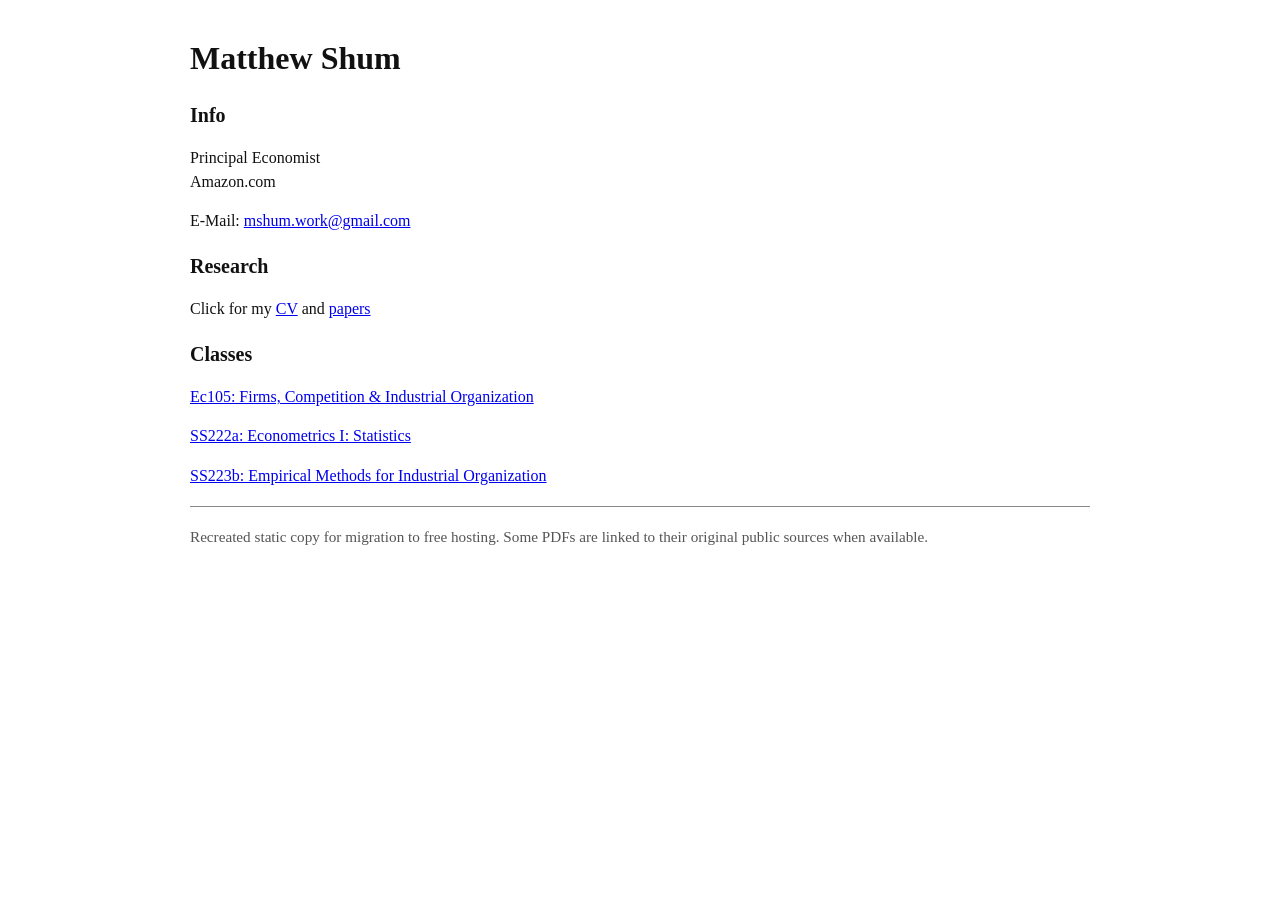
==== index.html @ 8c48bfdb "Add files via upload" ====
<!doctype html>
<html lang="en">
<head>
  <meta charset="utf-8">
  <meta name="viewport" content="width=device-width, initial-scale=1">
  <title>Matthew Shum</title>
  <link rel="stylesheet" href="style.css">
</head>
<body>
  <h1>Matthew Shum</h1>

  <h3>Info</h3>
  <p>
    Principal Economist<br>
    Amazon.com
  </p>
  <p>E-Mail: <a href="mailto:mshum.work@gmail.com">mshum.work@gmail.com</a></p>

  <h3>Research</h3>
  <p>Click for my <a href="papers/cvweb.pdf">CV</a> and <a href="res.html">papers</a></p>

  <h3>Classes</h3>
  <p><a href="ec105/ec105.html">Ec105: Firms, Competition &amp; Industrial Organization</a></p>
  <p><a href="stats/stats.html">SS222a: Econometrics I: Statistics</a></p>
  <p><a href="gradio/ioclass.html">SS223b: Empirical Methods for Industrial Organization</a></p>

  <hr>
  <p class="note">Recreated static copy for migration to free hosting. Some PDFs are linked to their original public sources when available.</p>
</body>
</html>
---- style.css ----
body {
  font-family: Georgia, 'Times New Roman', Times, serif;
  font-size: 16px;
  line-height: 1.45;
  max-width: 900px;
  margin: 35px auto;
  padding: 0 24px;
  color: #111;
  background: #fff;
}
a { color: #0000EE; text-decoration: underline; }
a:visited { color: #551A8B; }
h1, h2, h3, h4 { font-weight: bold; margin-bottom: 0.35em; }
h1 { font-size: 2em; }
h2 { font-size: 1.55em; }
h3 { font-size: 1.25em; }
h4 { font-size: 1.05em; }
hr { border: none; border-top: 1px solid #888; margin: 1.2em 0; }
ul { padding-left: 1.4em; }
li { margin: .28em 0; }
.section { margin-top: 1.2em; }
.note { color: #555; font-size: .95em; }
.header { margin-bottom: 1.5em; }
.small { font-size: .95em; }
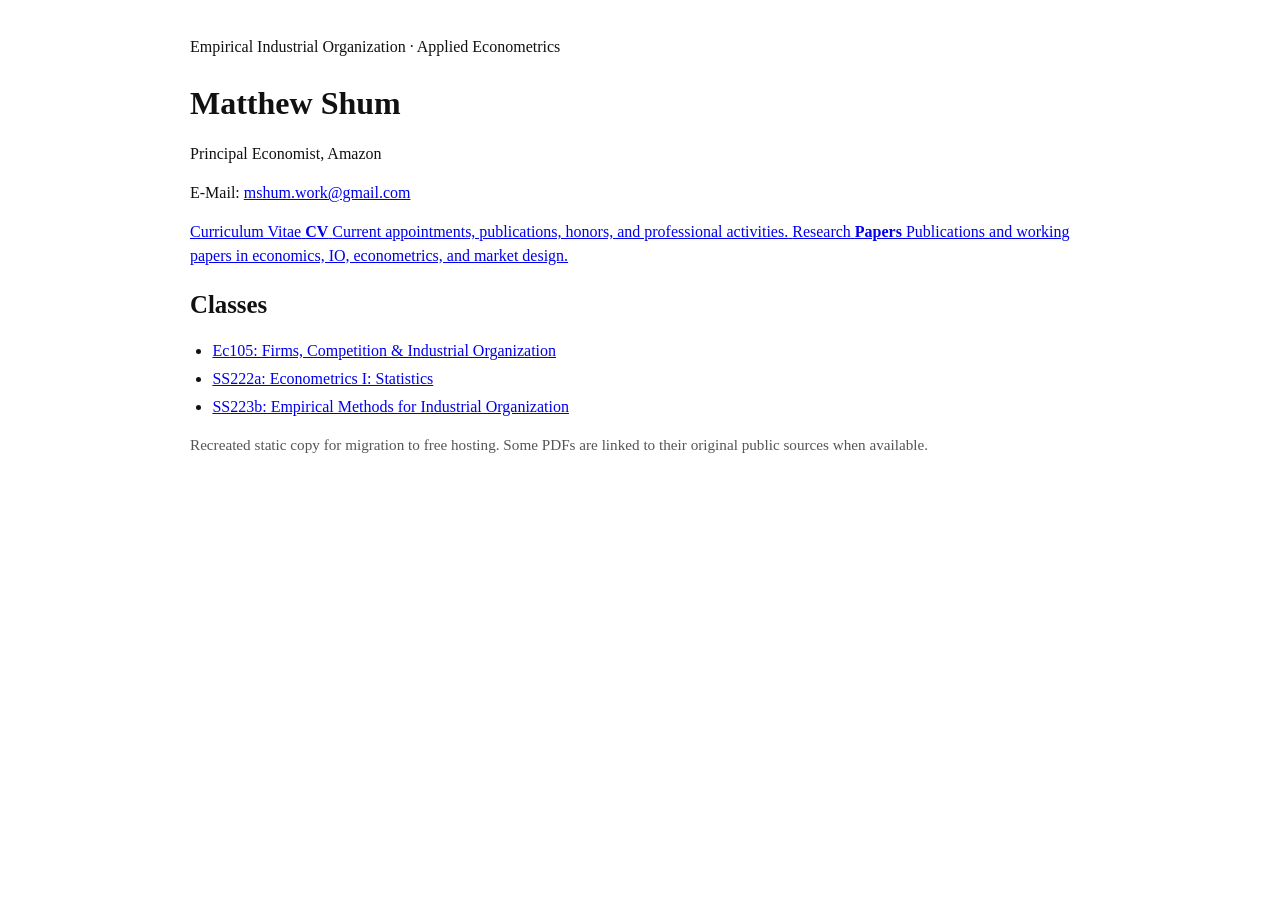
==== commit d564fdca: "Add files via upload" ====
--- a/index.html
+++ b/index.html
@@ -6,25 +6,41 @@
   <title>Matthew Shum</title>
   <link rel="stylesheet" href="style.css">
 </head>
-<body>
-  <h1>Matthew Shum</h1>
+<body class="home">
+  <main class="page-shell">
+    <header class="site-hero">
+      <div class="ornament" aria-hidden="true"></div>
+      <p class="eyebrow">Empirical Industrial Organization · Applied Econometrics</p>
+      <h1>Matthew Shum</h1>
+      <p class="subtitle">Principal Economist, Amazon</p>
+      <p class="contact">E-Mail: <a href="mailto:mshum.work@gmail.com">mshum.work@gmail.com</a></p>
+    </header>
 
-  <h3>Info</h3>
-  <p>
-    Principal Economist<br>
-    Amazon.com
-  </p>
-  <p>E-Mail: <a href="mailto:mshum.work@gmail.com">mshum.work@gmail.com</a></p>
+    <nav class="home-cards" aria-label="Primary links">
+      <a class="card" href="papers/cvweb.pdf">
+        <span class="card-kicker">Curriculum Vitae</span>
+        <strong>CV</strong>
+        <span>Current appointments, publications, honors, and professional activities.</span>
+      </a>
+      <a class="card" href="res.html">
+        <span class="card-kicker">Research</span>
+        <strong>Papers</strong>
+        <span>Publications and working papers in economics, IO, econometrics, and market design.</span>
+      </a>
+    </nav>
 
-  <h3>Research</h3>
-  <p>Click for my <a href="papers/cvweb.pdf">CV</a> and <a href="res.html">papers</a></p>
+    <section class="content-panel">
+      <h2>Classes</h2>
+      <ul class="class-list">
+        <li><a href="ec105/ec105.html">Ec105: Firms, Competition &amp; Industrial Organization</a></li>
+        <li><a href="stats/stats.html">SS222a: Econometrics I: Statistics</a></li>
+        <li><a href="gradio/ioclass.html">SS223b: Empirical Methods for Industrial Organization</a></li>
+      </ul>
+    </section>
 
-  <h3>Classes</h3>
-  <p><a href="ec105/ec105.html">Ec105: Firms, Competition &amp; Industrial Organization</a></p>
-  <p><a href="stats/stats.html">SS222a: Econometrics I: Statistics</a></p>
-  <p><a href="gradio/ioclass.html">SS223b: Empirical Methods for Industrial Organization</a></p>
-
-  <hr>
-  <p class="note">Recreated static copy for migration to free hosting. Some PDFs are linked to their original public sources when available.</p>
+    <footer>
+      <p class="note">Recreated static copy for migration to free hosting. Some PDFs are linked to their original public sources when available.</p>
+    </footer>
+  </main>
 </body>
 </html>
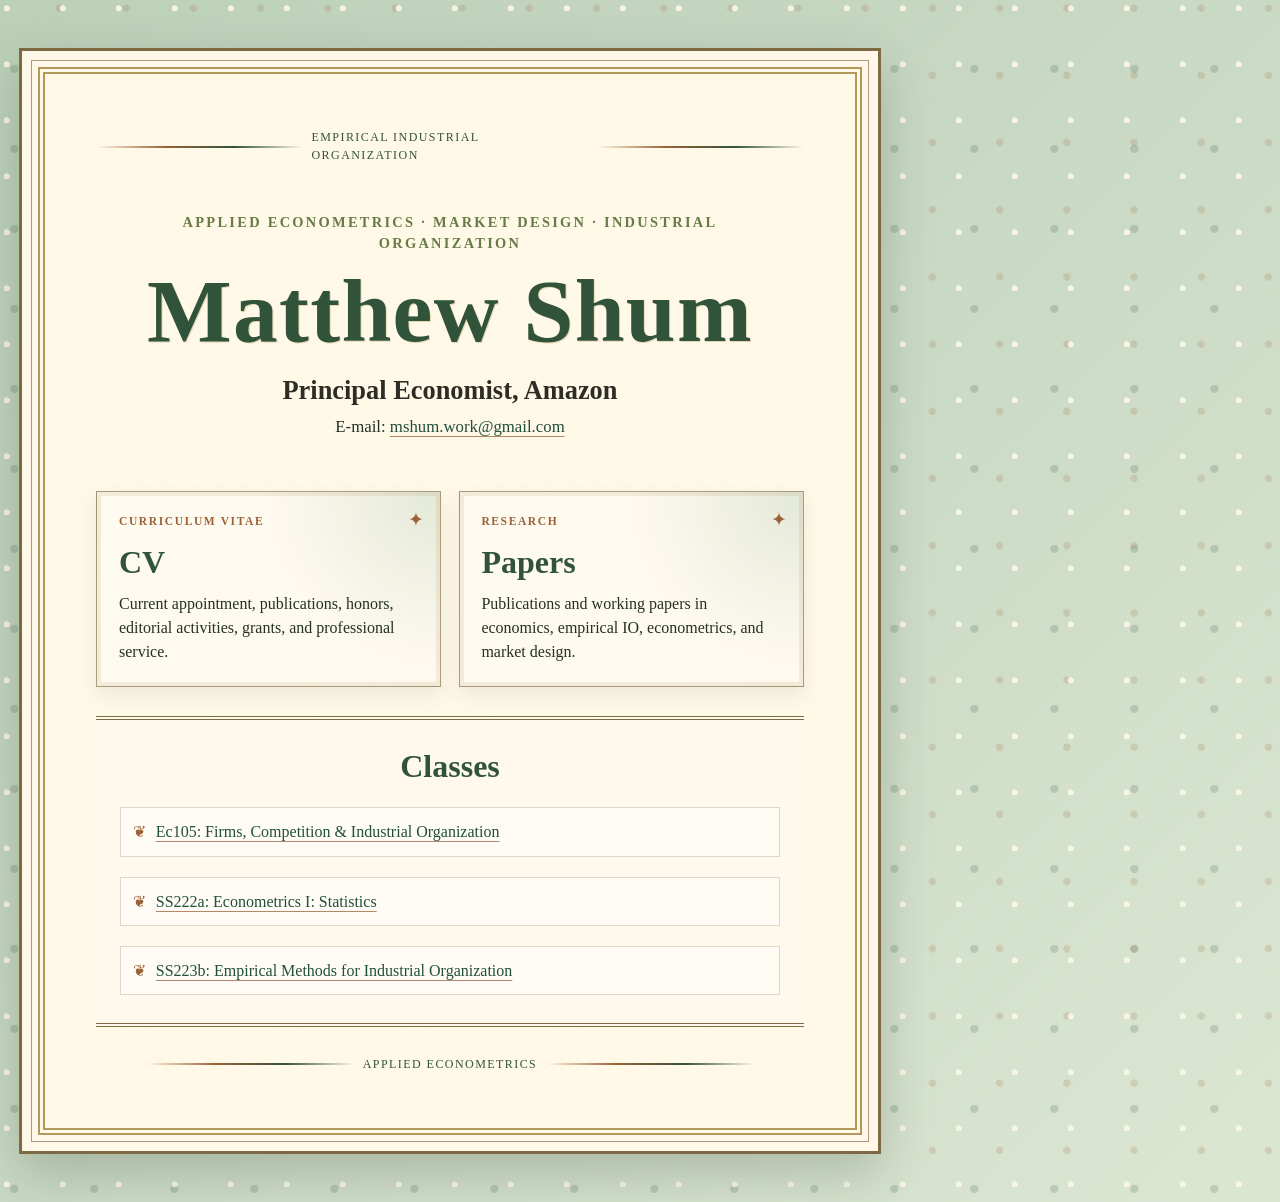
==== commit 3aedcf8e: "Add files via upload" ====
--- a/index.html
+++ b/index.html
@@ -5,42 +5,268 @@
   <meta name="viewport" content="width=device-width, initial-scale=1">
   <title>Matthew Shum</title>
   <link rel="stylesheet" href="style.css">
+  <style>
+    :root {
+      --eau: #c8d8c2;
+      --eau-dark: #8fae93;
+      --cream: #fff8e8;
+      --paper: #fbf2db;
+      --ink: #243126;
+      --green: #31533a;
+      --moss: #687a45;
+      --copper: #9b6237;
+      --gold: #b4975a;
+      --line: #7d6a43;
+    }
+
+    * { box-sizing: border-box; }
+
+    body.homepage {
+      margin: 0;
+      min-height: 100vh;
+      color: var(--ink);
+      font-family: Georgia, "Times New Roman", serif;
+      background:
+        radial-gradient(circle at 12% 15%, rgba(255, 248, 232, .85) 0 0.18rem, transparent 0.2rem),
+        radial-gradient(circle at 88% 12%, rgba(155, 98, 55, .18) 0 0.22rem, transparent 0.24rem),
+        radial-gradient(circle at 18% 86%, rgba(49, 83, 58, .18) 0 0.25rem, transparent 0.27rem),
+        linear-gradient(135deg, #bcd0b8 0%, var(--eau) 45%, #dce7d2 100%);
+      background-size: 3.5rem 3.5rem, 4.2rem 4.2rem, 5rem 5rem, auto;
+      padding: 3rem 1.2rem;
+    }
+
+    .page-frame {
+      max-width: 1040px;
+      margin: 0 auto;
+      background: var(--cream);
+      border: 3px solid var(--line);
+      box-shadow: 0 1.2rem 3rem rgba(36, 49, 38, .22);
+      position: relative;
+      padding: 1rem;
+    }
+
+    .page-frame::before {
+      content: "";
+      position: absolute;
+      inset: .55rem;
+      border: 1px solid rgba(125, 106, 67, .65);
+      pointer-events: none;
+    }
+
+    .inner-border {
+      border: 7px double var(--gold);
+      padding: clamp(1.6rem, 4vw, 3.2rem);
+      background:
+        linear-gradient(rgba(255,248,232,.93), rgba(255,248,232,.93)),
+        repeating-linear-gradient(45deg, rgba(49,83,58,.08) 0 2px, transparent 2px 18px);
+      position: relative;
+      z-index: 1;
+    }
+
+    .ornament-top,
+    .ornament-bottom {
+      display: flex;
+      align-items: center;
+      justify-content: center;
+      gap: .55rem;
+      color: var(--green);
+      margin: .25rem 0 1.8rem;
+      letter-spacing: .12em;
+      text-transform: uppercase;
+      font-size: .75rem;
+    }
+
+    .ornament-top::before,
+    .ornament-top::after,
+    .ornament-bottom::before,
+    .ornament-bottom::after {
+      content: "";
+      height: 2px;
+      width: min(13rem, 22vw);
+      background: linear-gradient(90deg, transparent, var(--copper), var(--green), transparent);
+    }
+
+    .hero {
+      text-align: center;
+      padding: 1.2rem 1rem 1.7rem;
+    }
+
+    .kicker {
+      margin: 0 0 1rem;
+      color: var(--moss);
+      font-size: .9rem;
+      letter-spacing: .16em;
+      text-transform: uppercase;
+      font-weight: bold;
+    }
+
+    h1 {
+      margin: 0;
+      color: var(--green);
+      font-size: clamp(3rem, 7vw, 5.7rem);
+      line-height: .92;
+      letter-spacing: .015em;
+      text-shadow: 1px 1px 0 rgba(180,151,90,.35);
+    }
+
+    .title {
+      margin: 1.15rem 0 .4rem;
+      font-size: clamp(1.25rem, 2.4vw, 1.65rem);
+      font-weight: bold;
+      color: #2d2d25;
+    }
+
+    .email {
+      margin: 0;
+      font-size: 1.05rem;
+    }
+
+    a {
+      color: #214f3c;
+      text-decoration-color: rgba(155, 98, 55, .75);
+      text-underline-offset: 4px;
+      text-decoration-thickness: 1px;
+    }
+
+    a:hover { color: var(--copper); }
+
+    .feature-links {
+      display: grid;
+      grid-template-columns: repeat(2, minmax(0, 1fr));
+      gap: 1.1rem;
+      margin: 1.5rem 0 1.8rem;
+    }
+
+    .feature-card {
+      display: block;
+      min-height: 11rem;
+      padding: 1.35rem;
+      background:
+        radial-gradient(circle at top right, rgba(200,216,194,.5), transparent 45%),
+        #fffaf0;
+      border: 1px solid rgba(125,106,67,.65);
+      box-shadow: inset 0 0 0 4px rgba(180,151,90,.16), 0 .5rem 1.1rem rgba(36,49,38,.08);
+      text-decoration: none;
+      color: var(--ink);
+      position: relative;
+    }
+
+    .feature-card::before {
+      content: "✦";
+      position: absolute;
+      top: .9rem;
+      right: 1rem;
+      color: var(--copper);
+      font-size: 1.2rem;
+    }
+
+    .feature-card small {
+      display: block;
+      color: var(--copper);
+      text-transform: uppercase;
+      letter-spacing: .14em;
+      font-size: .72rem;
+      font-weight: bold;
+      margin-bottom: .55rem;
+    }
+
+    .feature-card strong {
+      display: block;
+      color: var(--green);
+      font-size: 2rem;
+      margin-bottom: .45rem;
+    }
+
+    .feature-card span {
+      display: block;
+      line-height: 1.5;
+    }
+
+    .classes {
+      margin-top: 1rem;
+      padding: 1.45rem;
+      background: rgba(255, 250, 240, .7);
+      border-top: 4px double var(--line);
+      border-bottom: 4px double var(--line);
+    }
+
+    .classes h2 {
+      margin: 0 0 .85rem;
+      color: var(--green);
+      font-size: 2rem;
+      text-align: center;
+    }
+
+    .class-list {
+      list-style: none;
+      padding: 0;
+      margin: 0;
+      display: grid;
+      gap: .7rem;
+    }
+
+    .class-list li {
+      padding: .75rem 1rem .75rem 2.2rem;
+      background: rgba(255,255,255,.42);
+      border: 1px solid rgba(125,106,67,.25);
+      position: relative;
+    }
+
+    .class-list li::before {
+      content: "❦";
+      position: absolute;
+      left: .75rem;
+      color: var(--copper);
+    }
+
+    .ornament-bottom {
+      margin: 1.8rem 0 .25rem;
+    }
+
+    @media (max-width: 720px) {
+      body.homepage { padding: 1rem; }
+      .feature-links { grid-template-columns: 1fr; }
+      .inner-border { padding: 1.25rem; }
+    }
+  </style>
 </head>
-<body class="home">
-  <main class="page-shell">
-    <header class="site-hero">
-      <div class="ornament" aria-hidden="true"></div>
-      <p class="eyebrow">Empirical Industrial Organization · Applied Econometrics</p>
-      <h1>Matthew Shum</h1>
-      <p class="subtitle">Principal Economist, Amazon</p>
-      <p class="contact">E-Mail: <a href="mailto:mshum.work@gmail.com">mshum.work@gmail.com</a></p>
-    </header>
-
-    <nav class="home-cards" aria-label="Primary links">
-      <a class="card" href="papers/cvweb.pdf">
-        <span class="card-kicker">Curriculum Vitae</span>
-        <strong>CV</strong>
-        <span>Current appointments, publications, honors, and professional activities.</span>
-      </a>
-      <a class="card" href="res.html">
-        <span class="card-kicker">Research</span>
-        <strong>Papers</strong>
-        <span>Publications and working papers in economics, IO, econometrics, and market design.</span>
-      </a>
-    </nav>
-
-    <section class="content-panel">
-      <h2>Classes</h2>
-      <ul class="class-list">
-        <li><a href="ec105/ec105.html">Ec105: Firms, Competition &amp; Industrial Organization</a></li>
-        <li><a href="stats/stats.html">SS222a: Econometrics I: Statistics</a></li>
-        <li><a href="gradio/ioclass.html">SS223b: Empirical Methods for Industrial Organization</a></li>
-      </ul>
-    </section>
-
-    <footer>
-      <p class="note">Recreated static copy for migration to free hosting. Some PDFs are linked to their original public sources when available.</p>
-    </footer>
+<body class="homepage">
+  <main class="page-frame">
+    <div class="inner-border">
+      <div class="ornament-top" aria-hidden="true">Empirical Industrial Organization</div>
+
+      <header class="hero">
+        <p class="kicker">Applied Econometrics · Market Design · Industrial Organization</p>
+        <h1>Matthew Shum</h1>
+        <p class="title">Principal Economist, Amazon</p>
+        <p class="email">E-mail: <a href="mailto:mshum.work@gmail.com">mshum.work@gmail.com</a></p>
+      </header>
+
+      <nav class="feature-links" aria-label="Primary links">
+        <a class="feature-card" href="papers/cvweb.pdf">
+          <small>Curriculum Vitae</small>
+          <strong>CV</strong>
+          <span>Current appointment, publications, honors, editorial activities, grants, and professional service.</span>
+        </a>
+
+        <a class="feature-card" href="res.html">
+          <small>Research</small>
+          <strong>Papers</strong>
+          <span>Publications and working papers in economics, empirical IO, econometrics, and market design.</span>
+        </a>
+      </nav>
+
+      <section class="classes">
+        <h2>Classes</h2>
+        <ul class="class-list">
+          <li><a href="ec105/ec105.html">Ec105: Firms, Competition &amp; Industrial Organization</a></li>
+          <li><a href="stats/stats.html">SS222a: Econometrics I: Statistics</a></li>
+          <li><a href="gradio/ioclass.html">SS223b: Empirical Methods for Industrial Organization</a></li>
+        </ul>
+      </section>
+
+      <div class="ornament-bottom" aria-hidden="true">Applied Econometrics</div>
+    </div>
   </main>
 </body>
 </html>
--- a/style.css
+++ b/style.css
@@ -22,3 +22,5 @@
 .note { color: #555; font-size: .95em; }
 .header { margin-bottom: 1.5em; }
 .small { font-size: .95em; }
+
+/* Revised Arts & Crafts homepage styles are embedded in index.html so GitHub Pages cannot miss them. */
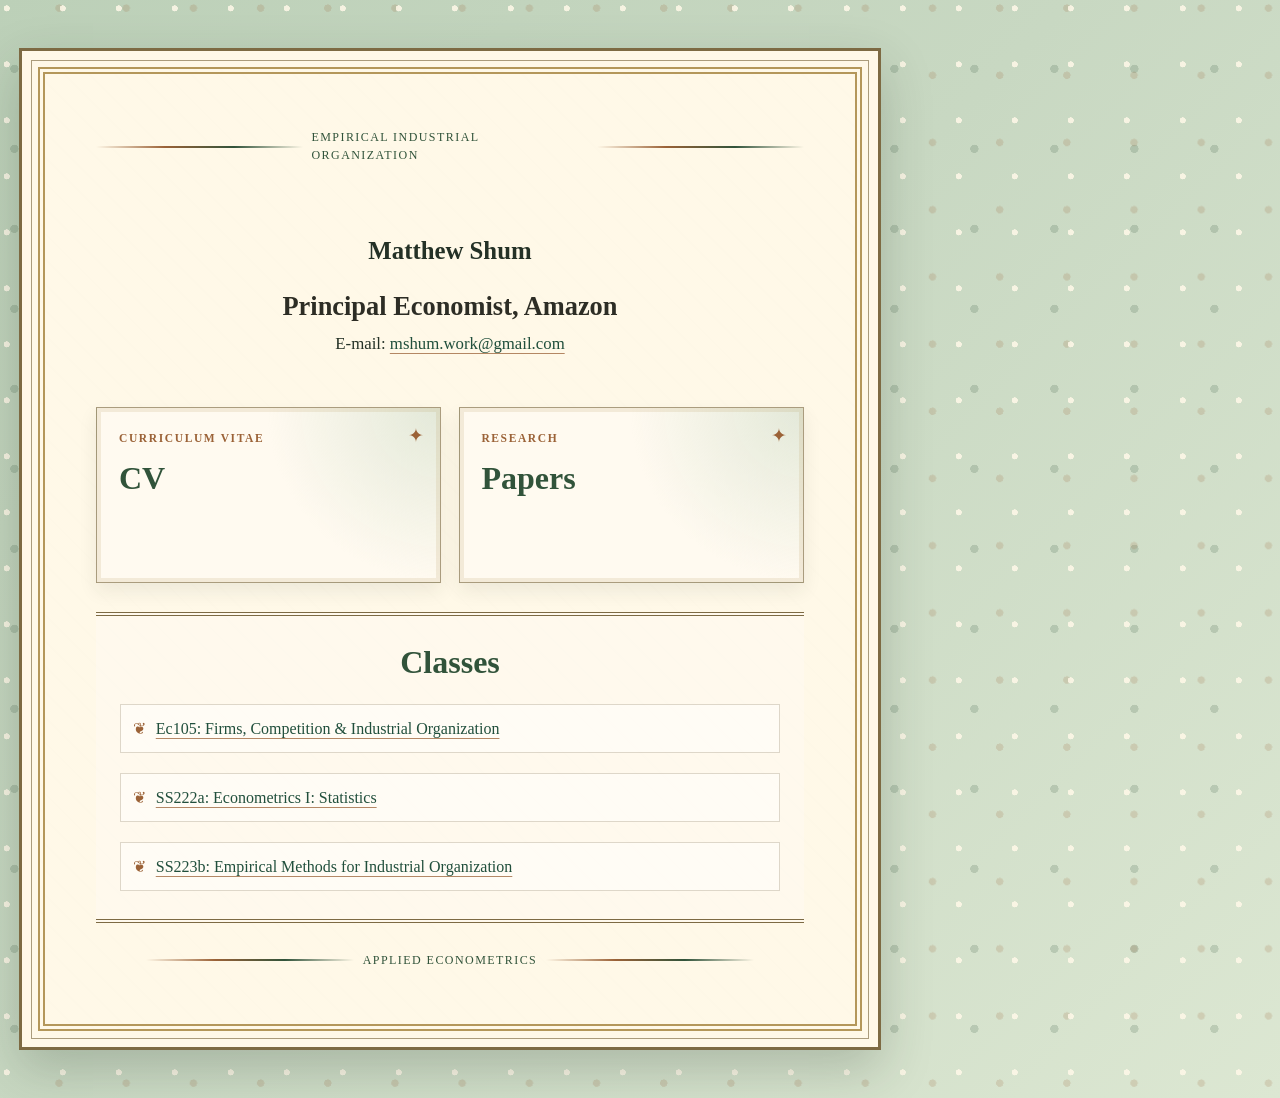
==== commit 1b9dc297: "Update index.html" ====
--- a/index.html
+++ b/index.html
@@ -236,8 +236,7 @@
       <div class="ornament-top" aria-hidden="true">Empirical Industrial Organization</div>
 
       <header class="hero">
-        <p class="kicker">Applied Econometrics · Market Design · Industrial Organization</p>
-        <h1>Matthew Shum</h1>
+        <h2>Matthew Shum</h2>
         <p class="title">Principal Economist, Amazon</p>
         <p class="email">E-mail: <a href="mailto:mshum.work@gmail.com">mshum.work@gmail.com</a></p>
       </header>
@@ -246,13 +245,11 @@
         <a class="feature-card" href="papers/cvweb.pdf">
           <small>Curriculum Vitae</small>
           <strong>CV</strong>
-          <span>Current appointment, publications, honors, editorial activities, grants, and professional service.</span>
         </a>
 
         <a class="feature-card" href="res.html">
           <small>Research</small>
           <strong>Papers</strong>
-          <span>Publications and working papers in economics, empirical IO, econometrics, and market design.</span>
         </a>
       </nav>
 
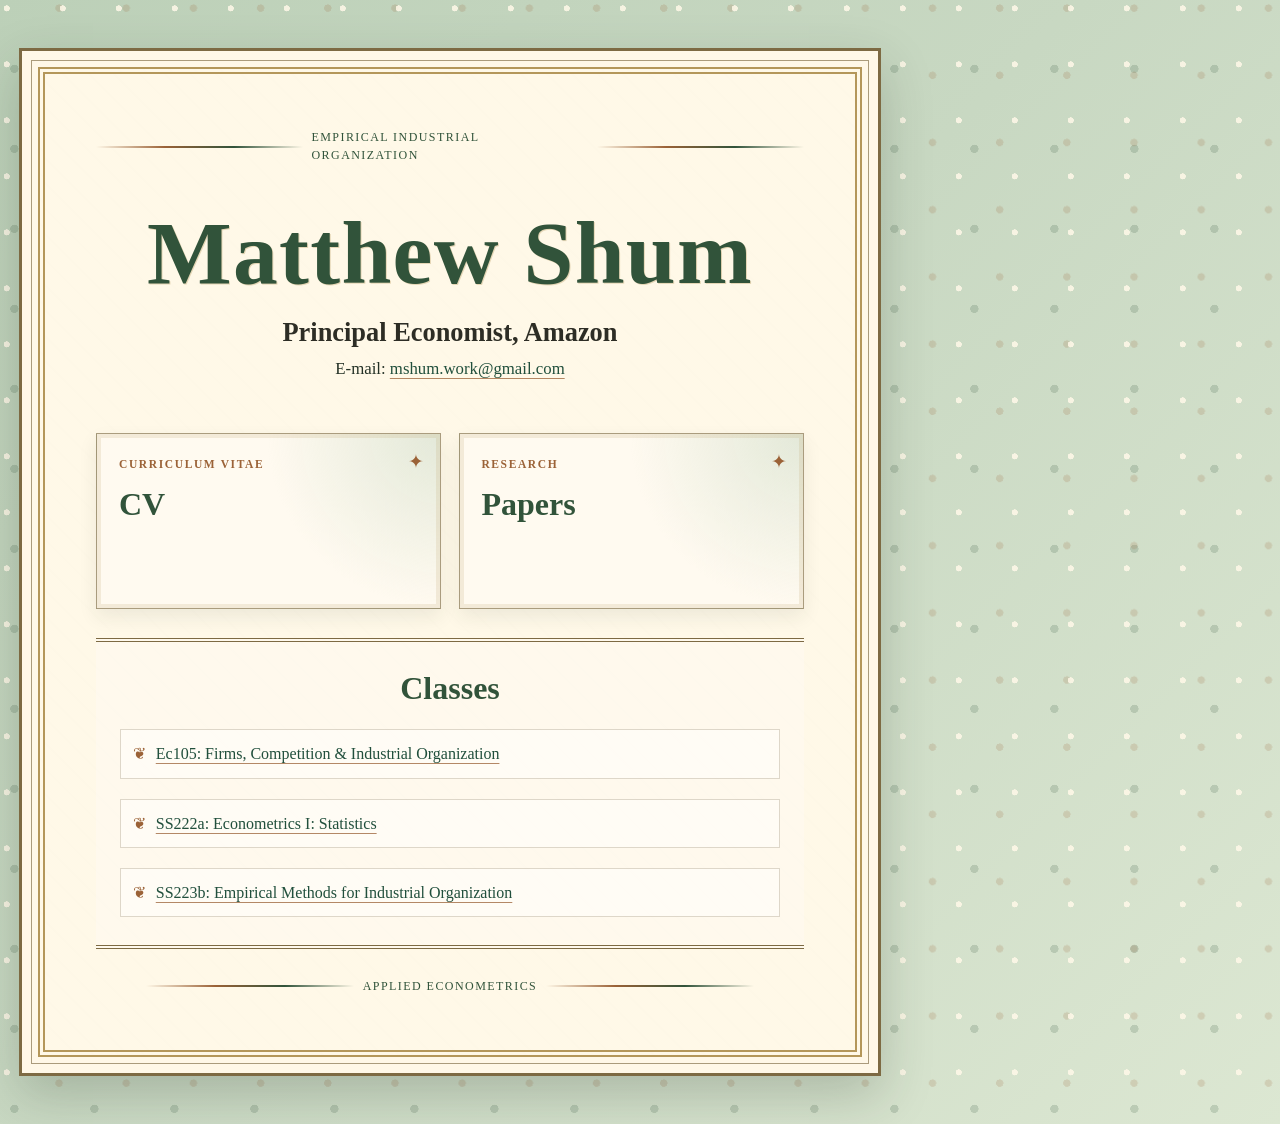
==== commit 5666fb0c: "Update index.html" ====
--- a/index.html
+++ b/index.html
@@ -236,7 +236,7 @@
       <div class="ornament-top" aria-hidden="true">Empirical Industrial Organization</div>
 
       <header class="hero">
-        <h2>Matthew Shum</h2>
+        <h1>Matthew Shum</h1>
         <p class="title">Principal Economist, Amazon</p>
         <p class="email">E-mail: <a href="mailto:mshum.work@gmail.com">mshum.work@gmail.com</a></p>
       </header>
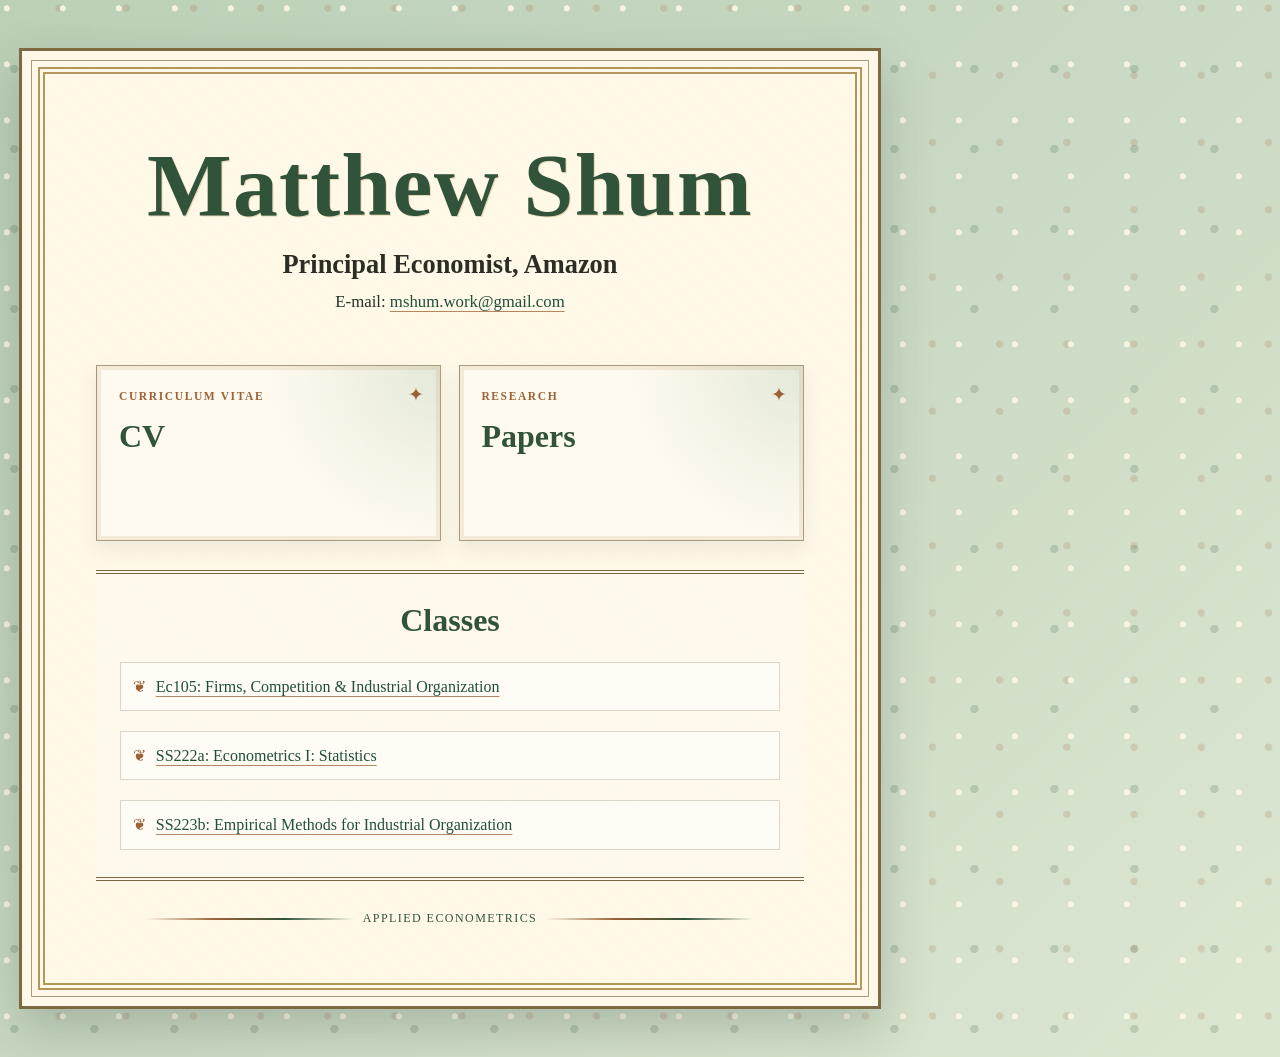
==== commit aef464ed: "Update index.html" ====
--- a/index.html
+++ b/index.html
@@ -233,7 +233,7 @@
 <body class="homepage">
   <main class="page-frame">
     <div class="inner-border">
-      <div class="ornament-top" aria-hidden="true">Empirical Industrial Organization</div>
+   
 
       <header class="hero">
         <h1>Matthew Shum</h1>
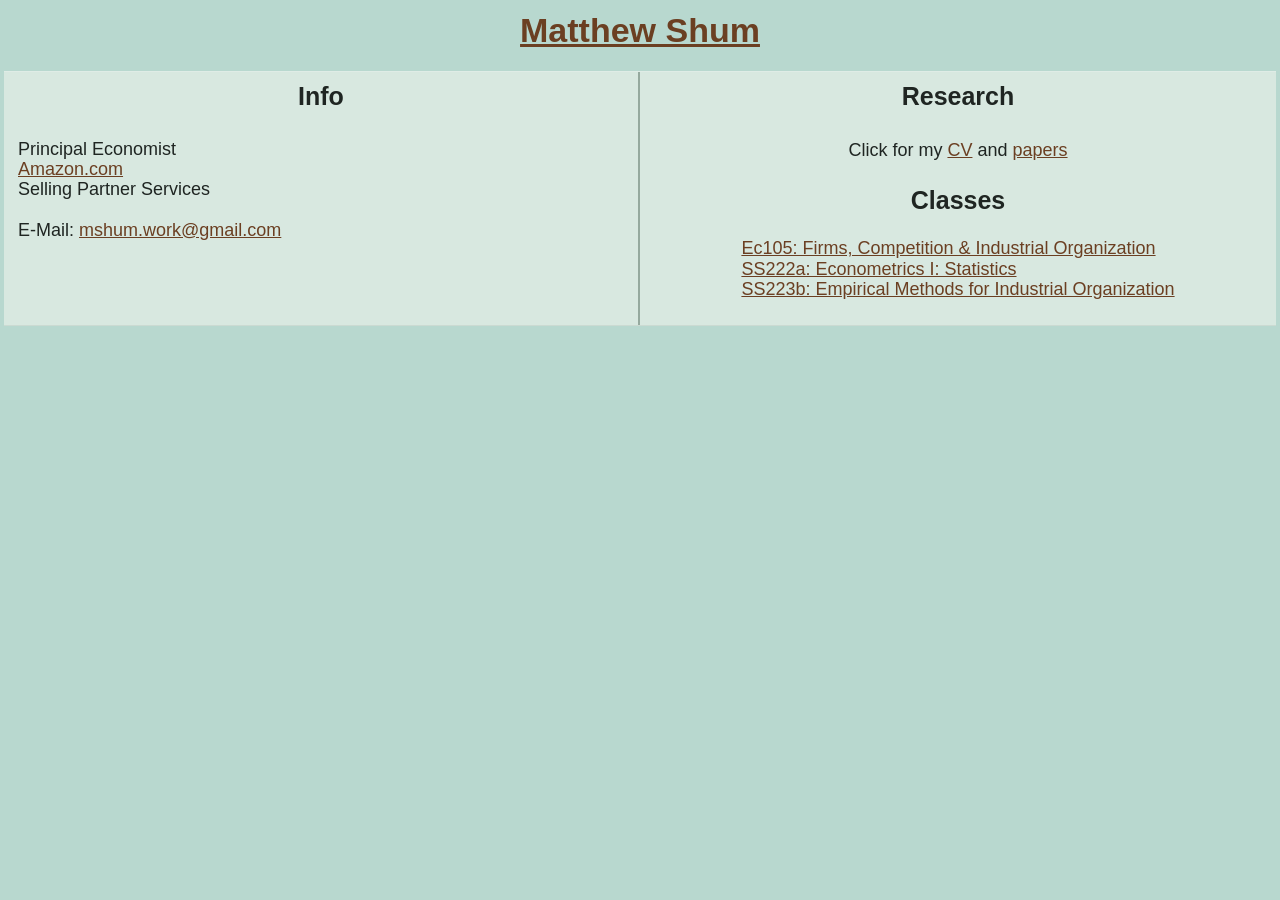
==== commit 467eb7bf: "Add files via upload" ====
--- a/index.html
+++ b/index.html
@@ -1,269 +1,134 @@
-<!doctype html>
+<!DOCTYPE html>
 <html lang="en">
 <head>
   <meta charset="utf-8">
   <meta name="viewport" content="width=device-width, initial-scale=1">
   <title>Matthew Shum</title>
-  <link rel="stylesheet" href="style.css">
   <style>
-    :root {
-      --eau: #c8d8c2;
-      --eau-dark: #8fae93;
-      --cream: #fff8e8;
-      --paper: #fbf2db;
-      --ink: #243126;
-      --green: #31533a;
-      --moss: #687a45;
-      --copper: #9b6237;
-      --gold: #b4975a;
-      --line: #7d6a43;
+    body {
+      margin: 0;
+      background: #b8d8cf; /* Eau de Nil */
+      color: #1f2522;
+      font-family: Arial, Helvetica, sans-serif;
+      font-size: 18px;
     }
 
-    * { box-sizing: border-box; }
-
-    body.homepage {
-      margin: 0;
-      min-height: 100vh;
-      color: var(--ink);
-      font-family: Georgia, "Times New Roman", serif;
-      background:
-        radial-gradient(circle at 12% 15%, rgba(255, 248, 232, .85) 0 0.18rem, transparent 0.2rem),
-        radial-gradient(circle at 88% 12%, rgba(155, 98, 55, .18) 0 0.22rem, transparent 0.24rem),
-        radial-gradient(circle at 18% 86%, rgba(49, 83, 58, .18) 0 0.25rem, transparent 0.27rem),
-        linear-gradient(135deg, #bcd0b8 0%, var(--eau) 45%, #dce7d2 100%);
-      background-size: 3.5rem 3.5rem, 4.2rem 4.2rem, 5rem 5rem, auto;
-      padding: 3rem 1.2rem;
+    a:link, a:visited {
+      color: #6b3f22;
+      text-decoration: underline;
     }
 
-    .page-frame {
-      max-width: 1040px;
-      margin: 0 auto;
-      background: var(--cream);
-      border: 3px solid var(--line);
-      box-shadow: 0 1.2rem 3rem rgba(36, 49, 38, .22);
-      position: relative;
-      padding: 1rem;
+    a:hover {
+      color: #3f2718;
     }
 
-    .page-frame::before {
-      content: "";
-      position: absolute;
-      inset: .55rem;
-      border: 1px solid rgba(125, 106, 67, .65);
-      pointer-events: none;
-    }
-
-    .inner-border {
-      border: 7px double var(--gold);
-      padding: clamp(1.6rem, 4vw, 3.2rem);
-      background:
-        linear-gradient(rgba(255,248,232,.93), rgba(255,248,232,.93)),
-        repeating-linear-gradient(45deg, rgba(49,83,58,.08) 0 2px, transparent 2px 18px);
-      position: relative;
-      z-index: 1;
-    }
-
-    .ornament-top,
-    .ornament-bottom {
-      display: flex;
-      align-items: center;
-      justify-content: center;
-      gap: .55rem;
-      color: var(--green);
-      margin: .25rem 0 1.8rem;
-      letter-spacing: .12em;
-      text-transform: uppercase;
-      font-size: .75rem;
-    }
-
-    .ornament-top::before,
-    .ornament-top::after,
-    .ornament-bottom::before,
-    .ornament-bottom::after {
-      content: "";
-      height: 2px;
-      width: min(13rem, 22vw);
-      background: linear-gradient(90deg, transparent, var(--copper), var(--green), transparent);
-    }
-
-    .hero {
-      text-align: center;
-      padding: 1.2rem 1rem 1.7rem;
-    }
-
-    .kicker {
-      margin: 0 0 1rem;
-      color: var(--moss);
-      font-size: .9rem;
-      letter-spacing: .16em;
-      text-transform: uppercase;
-      font-weight: bold;
+    .page {
+      max-width: 1280px;
+      margin: 0 auto;
+      padding: 12px 4px 0 4px;
     }
 
     h1 {
-      margin: 0;
-      color: var(--green);
-      font-size: clamp(3rem, 7vw, 5.7rem);
-      line-height: .92;
-      letter-spacing: .015em;
-      text-shadow: 1px 1px 0 rgba(180,151,90,.35);
+      margin: 0 0 22px 0;
+      text-align: center;
+      font-size: 34px;
+      line-height: 1.1;
+      font-weight: 700;
     }
 
-    .title {
-      margin: 1.15rem 0 .4rem;
-      font-size: clamp(1.25rem, 2.4vw, 1.65rem);
-      font-weight: bold;
-      color: #2d2d25;
+    h1 a {
+      color: #6b3f22 !important;
+      text-decoration: underline;
     }
 
-    .email {
-      margin: 0;
-      font-size: 1.05rem;
+    .main {
+      display: grid;
+      grid-template-columns: 1fr 1fr;
+      background: rgba(244, 246, 238, 0.54);
+      border-top: 1px solid rgba(255,255,255,0.2);
+      border-bottom: 1px solid rgba(0,0,0,0.06);
+      min-height: 205px;
     }
 
-    a {
-      color: #214f3c;
-      text-decoration-color: rgba(155, 98, 55, .75);
-      text-underline-offset: 4px;
-      text-decoration-thickness: 1px;
+    .column {
+      padding: 10px 14px 24px 14px;
     }
 
-    a:hover { color: var(--copper); }
-
-    .feature-links {
-      display: grid;
-      grid-template-columns: repeat(2, minmax(0, 1fr));
-      gap: 1.1rem;
-      margin: 1.5rem 0 1.8rem;
+    .left {
+      border-right: 2px solid rgba(94, 116, 104, 0.55);
     }
 
-    .feature-card {
-      display: block;
-      min-height: 11rem;
-      padding: 1.35rem;
-      background:
-        radial-gradient(circle at top right, rgba(200,216,194,.5), transparent 45%),
-        #fffaf0;
-      border: 1px solid rgba(125,106,67,.65);
-      box-shadow: inset 0 0 0 4px rgba(180,151,90,.16), 0 .5rem 1.1rem rgba(36,49,38,.08);
-      text-decoration: none;
-      color: var(--ink);
-      position: relative;
+    h2 {
+      font-size: 25px;
+      line-height: 1.15;
+      text-align: center;
+      margin: 0 0 28px 0;
+      font-weight: 700;
     }
 
-    .feature-card::before {
-      content: "✦";
-      position: absolute;
-      top: .9rem;
-      right: 1rem;
-      color: var(--copper);
-      font-size: 1.2rem;
+    .info {
+      max-width: 490px;
+      line-height: 1.12;
     }
 
-    .feature-card small {
-      display: block;
-      color: var(--copper);
-      text-transform: uppercase;
-      letter-spacing: .14em;
-      font-size: .72rem;
-      font-weight: bold;
-      margin-bottom: .55rem;
+    .research {
+      text-align: center;
+      line-height: 1.25;
     }
 
-    .feature-card strong {
-      display: block;
-      color: var(--green);
-      font-size: 2rem;
-      margin-bottom: .45rem;
-    }
-
-    .feature-card span {
-      display: block;
-      line-height: 1.5;
+    .classes-title {
+      margin-top: 24px;
+      margin-bottom: 24px;
     }
 
     .classes {
-      margin-top: 1rem;
-      padding: 1.45rem;
-      background: rgba(255, 250, 240, .7);
-      border-top: 4px double var(--line);
-      border-bottom: 4px double var(--line);
+      display: inline-block;
+      text-align: left;
+      line-height: 1.14;
     }
 
-    .classes h2 {
-      margin: 0 0 .85rem;
-      color: var(--green);
-      font-size: 2rem;
-      text-align: center;
-    }
-
-    .class-list {
-      list-style: none;
-      padding: 0;
-      margin: 0;
-      display: grid;
-      gap: .7rem;
-    }
-
-    .class-list li {
-      padding: .75rem 1rem .75rem 2.2rem;
-      background: rgba(255,255,255,.42);
-      border: 1px solid rgba(125,106,67,.25);
-      position: relative;
-    }
-
-    .class-list li::before {
-      content: "❦";
-      position: absolute;
-      left: .75rem;
-      color: var(--copper);
-    }
-
-    .ornament-bottom {
-      margin: 1.8rem 0 .25rem;
-    }
-
-    @media (max-width: 720px) {
-      body.homepage { padding: 1rem; }
-      .feature-links { grid-template-columns: 1fr; }
-      .inner-border { padding: 1.25rem; }
+    @media (max-width: 760px) {
+      body { font-size: 17px; }
+      .page { padding: 10px 8px; }
+      h1 { font-size: 32px; }
+      .main { grid-template-columns: 1fr; }
+      .left { border-right: 0; border-bottom: 2px solid rgba(94, 116, 104, 0.55); }
+      h2 { margin-bottom: 18px; }
+      .research { text-align: left; }
+      .classes { display: block; }
     }
   </style>
 </head>
-<body class="homepage">
-  <main class="page-frame">
-    <div class="inner-border">
-   
+<body>
+  <div class="page">
+    <h1><a href="index.html">Matthew Shum</a></h1>
 
-      <header class="hero">
-        <h1>Matthew Shum</h1>
-        <p class="title">Principal Economist, Amazon</p>
-        <p class="email">E-mail: <a href="mailto:mshum.work@gmail.com">mshum.work@gmail.com</a></p>
-      </header>
-
-      <nav class="feature-links" aria-label="Primary links">
-        <a class="feature-card" href="papers/cvweb.pdf">
-          <small>Curriculum Vitae</small>
-          <strong>CV</strong>
-        </a>
-
-        <a class="feature-card" href="res.html">
-          <small>Research</small>
-          <strong>Papers</strong>
-        </a>
-      </nav>
-
-      <section class="classes">
-        <h2>Classes</h2>
-        <ul class="class-list">
-          <li><a href="ec105/ec105.html">Ec105: Firms, Competition &amp; Industrial Organization</a></li>
-          <li><a href="stats/stats.html">SS222a: Econometrics I: Statistics</a></li>
-          <li><a href="gradio/ioclass.html">SS223b: Empirical Methods for Industrial Organization</a></li>
-        </ul>
+    <div class="main">
+      <section class="column left">
+        <h2>Info</h2>
+        <div class="info">
+          Principal Economist<br>
+          <a href="https://www.amazon.com/">Amazon.com</a><br>
+          Selling Partner Services<br>
+          <br>
+          E-Mail: <a href="mailto:mshum.work@gmail.com">mshum.work@gmail.com</a>
+        </div>
       </section>
 
-      <div class="ornament-bottom" aria-hidden="true">Applied Econometrics</div>
+      <section class="column right">
+        <h2>Research</h2>
+        <div class="research">
+          Click for my <a href="papers/cvweb.pdf">CV</a> and <a href="res.html">papers</a>
+
+          <h2 class="classes-title">Classes</h2>
+          <div class="classes">
+            <a href="ec105/ec105.html">Ec105: Firms, Competition &amp; Industrial Organization</a><br>
+            <a href="stats/stats.html">SS222a: Econometrics I: Statistics</a><br>
+            <a href="gradio/ioclass.html">SS223b: Empirical Methods for Industrial Organization</a>
+          </div>
+        </div>
+      </section>
     </div>
-  </main>
+  </div>
 </body>
 </html>
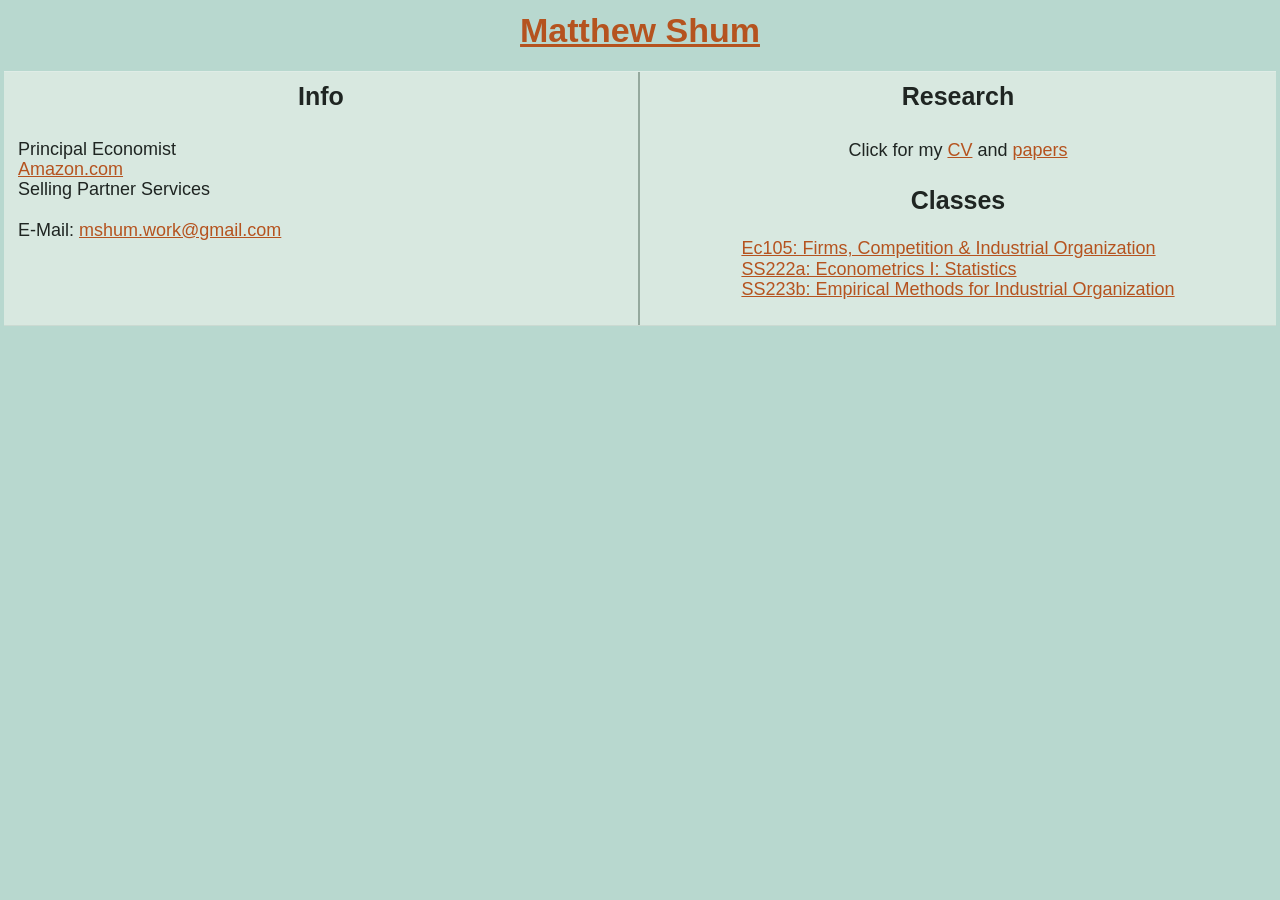
==== commit 2bf3099f: "Add files via upload" ====
--- a/index.html
+++ b/index.html
@@ -14,12 +14,12 @@
     }
 
     a:link, a:visited {
-      color: #6b3f22;
+      color: #b5531f;
       text-decoration: underline;
     }
 
     a:hover {
-      color: #3f2718;
+      color: #7f3514;
     }
 
     .page {
@@ -37,7 +37,7 @@
     }
 
     h1 a {
-      color: #6b3f22 !important;
+      color: #b5531f !important;
       text-decoration: underline;
     }
 
